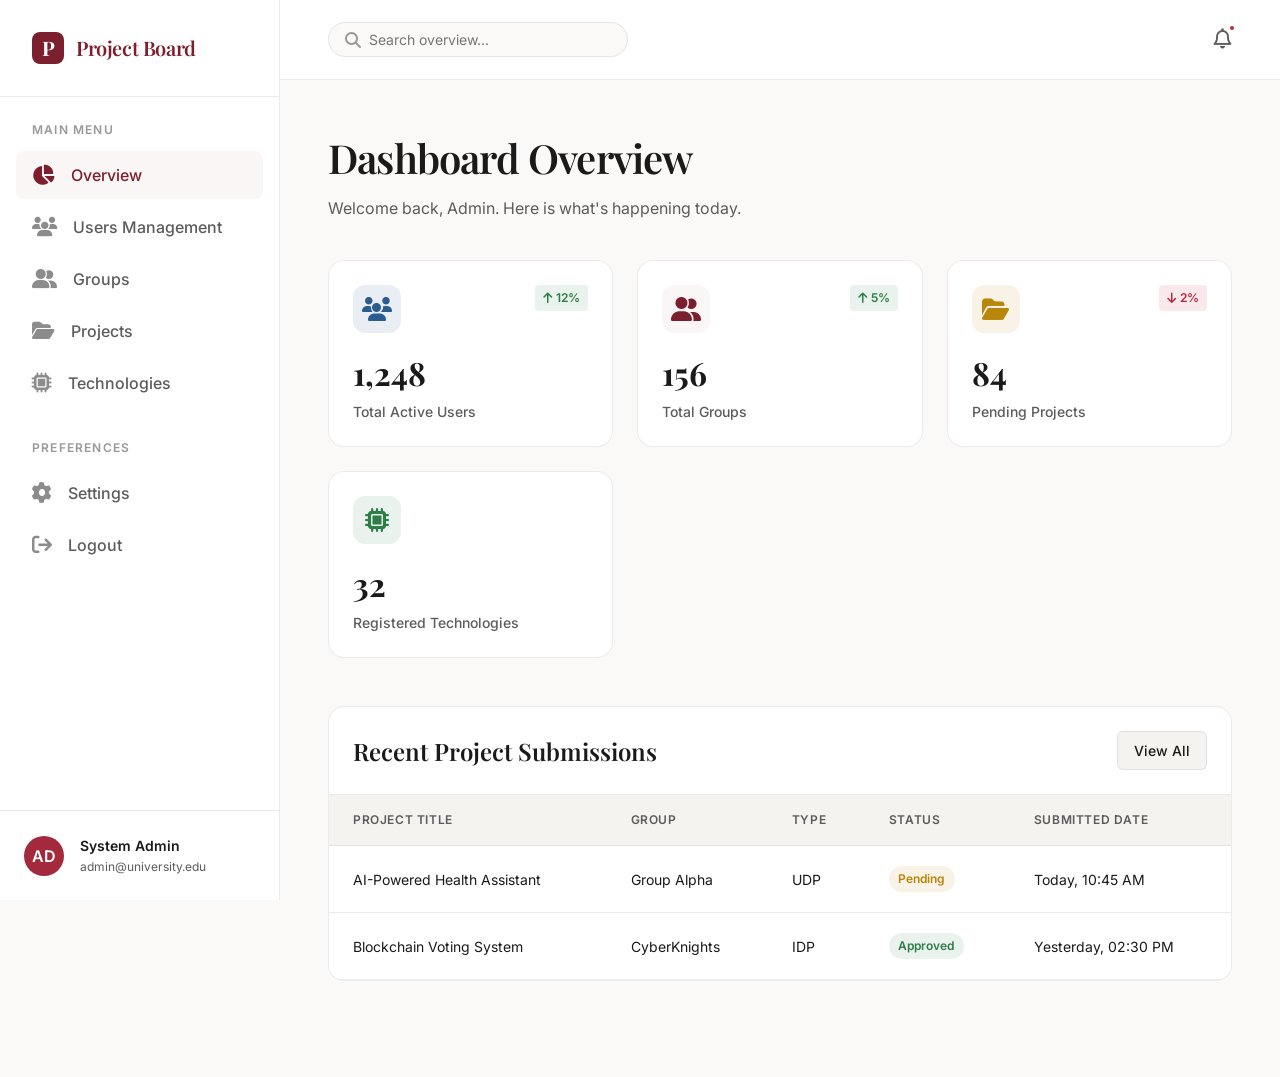
==== Admin/index.html @ 08e35e1e "Refined Login System" ====
<!DOCTYPE html>
<html lang="en">
<head>
    <meta charset="UTF-8">
    <meta name="viewport" content="width=device-width, initial-scale=1.0">
    <title>Admin Dashboard — Overview</title>
    <link rel="stylesheet" href="https://cdnjs.cloudflare.com/ajax/libs/font-awesome/6.4.0/css/all.min.css">
    <link rel="stylesheet" href="admin.css">
</head>
<body>

    <!-- SIDEBAR -->
    <aside class="sidebar">
        <div class="sidebar-header">
            <div class="logo-icon">P</div>
            <h2>Project Board</h2>
        </div>
        
        <nav class="sidebar-nav">
            <div class="nav-section">
                <div class="nav-section-title">Main Menu</div>
                <a href="index.html" class="nav-link active">
                    <i class="fa-solid fa-chart-pie"></i> Overview
                </a>
                <a href="users.html" class="nav-link">
                    <i class="fa-solid fa-users"></i> Users Management
                </a>
                <a href="groups.html" class="nav-link">
                    <i class="fa-solid fa-user-group"></i> Groups
                </a>
                <a href="projects.html" class="nav-link">
                    <i class="fa-solid fa-folder-open"></i> Projects
                </a>
                <a href="technologies.html" class="nav-link">
                    <i class="fa-solid fa-microchip"></i> Technologies
                </a>
            </div>

            <div class="nav-section">
                <div class="nav-section-title">Preferences</div>
                <a href="#settings" class="nav-link">
                    <i class="fa-solid fa-gear"></i> Settings
                </a>
                <a href="../index.html" class="nav-link">
                    <i class="fa-solid fa-arrow-right-from-bracket"></i> Logout
                </a>
            </div>
        </nav>

        <div class="sidebar-footer">
            <div class="user-profile">
                <div class="avatar">AD</div>
                <div class="user-info">
                    <h4>System Admin</h4>
                    <p>admin@university.edu</p>
                </div>
            </div>
        </div>
    </aside>

    <!-- MAIN CONTENT -->
    <main class="main-content">
        <header class="topbar">
            <div class="search-bar">
                <i class="fa-solid fa-search"></i>
                <input type="text" placeholder="Search overview...">
            </div>
            
            <div class="topbar-actions">
                <button class="action-btn">
                    <i class="fa-regular fa-bell"></i>
                    <span class="notification-badge"></span>
                </button>
            </div>
        </header>

        <div class="dashboard-container">
            <div class="view-section active">
                <div class="page-header">
                    <div class="page-title">
                        <h1>Dashboard Overview</h1>
                        <p>Welcome back, Admin. Here is what's happening today.</p>
                    </div>
                </div>

                <div class="stats-grid">
                    <div class="stat-card">
                        <div class="stat-header">
                            <div class="stat-icon users"><i class="fa-solid fa-users"></i></div>
                            <div class="stat-trend positive"><i class="fa-solid fa-arrow-up"></i> 12%</div>
                        </div>
                        <div class="stat-value">1,248</div>
                        <div class="stat-label">Total Active Users</div>
                    </div>

                    <div class="stat-card">
                        <div class="stat-header">
                            <div class="stat-icon groups"><i class="fa-solid fa-user-group"></i></div>
                            <div class="stat-trend positive"><i class="fa-solid fa-arrow-up"></i> 5%</div>
                        </div>
                        <div class="stat-value">156</div>
                        <div class="stat-label">Total Groups</div>
                    </div>

                    <div class="stat-card">
                        <div class="stat-header">
                            <div class="stat-icon projects"><i class="fa-solid fa-folder-open"></i></div>
                            <div class="stat-trend negative"><i class="fa-solid fa-arrow-down"></i> 2%</div>
                        </div>
                        <div class="stat-value">84</div>
                        <div class="stat-label">Pending Projects</div>
                    </div>

                    <div class="stat-card">
                        <div class="stat-header">
                            <div class="stat-icon tech"><i class="fa-solid fa-microchip"></i></div>
                        </div>
                        <div class="stat-value">32</div>
                        <div class="stat-label">Registered Technologies</div>
                    </div>
                </div>

                <div class="data-section">
                    <div class="section-header">
                        <h2>Recent Project Submissions</h2>
                        <div class="section-actions">
                            <a href="projects.html" class="btn-secondary" style="text-decoration:none; display:inline-block;">View All</a>
                        </div>
                    </div>
                    <table>
                        <thead>
                            <tr>
                                <th>Project Title</th>
                                <th>Group</th>
                                <th>Type</th>
                                <th>Status</th>
                                <th>Submitted Date</th>
                            </tr>
                        </thead>
                        <tbody>
                            <tr>
                                <td>AI-Powered Health Assistant</td>
                                <td>Group Alpha</td>
                                <td>UDP</td>
                                <td><span class="badge status-pending">Pending</span></td>
                                <td>Today, 10:45 AM</td>
                            </tr>
                            <tr>
                                <td>Blockchain Voting System</td>
                                <td>CyberKnights</td>
                                <td>IDP</td>
                                <td><span class="badge status-active">Approved</span></td>
                                <td>Yesterday, 02:30 PM</td>
                            </tr>
                        </tbody>
                    </table>
                </div>
            </div>
        </div>
    </main>
    <script src="admin.js"></script>
</body>
</html>
---- Admin/admin.css ----
/* ==========================================================================
   PROJECT BOARD — ADMIN DASHBOARD STYLES
   Premium, editorial-inspired admin panel
   ========================================================================== */

@import url('https://fonts.googleapis.com/css2?family=Inter:wght@300;400;500;600;700&family=Playfair+Display:ital,wght@0,400;0,600;0,700;1,400&display=swap');

:root {
    /* Colors — Light, editorial palette */
    --c-bg: #ffffff;
    --c-bg-warm: #faf9f7;
    --c-bg-elevated: #f5f3f0;
    --c-bg-card: #ffffff;
    --c-bg-card-hover: #faf9f7;
    --c-surface: #f0eeeb;

    --c-border: rgba(0, 0, 0, 0.08);
    --c-border-hover: rgba(0, 0, 0, 0.16);
    --c-border-strong: rgba(0, 0, 0, 0.12);

    --c-text: #1a1a1a;
    --c-text-muted: #5c5c5c;
    --c-text-dim: #999999;

    --c-accent: #7B1E2D; /* Dark Burgundy */
    --c-accent-light: #A3293D;
    --c-accent-deep: #5C0E1B;
    --c-accent-glow: rgba(123, 30, 45, 0.12);
    --c-accent-bg: rgba(123, 30, 45, 0.04);

    --c-red: #B8293D;
    --c-red-bg: rgba(184, 41, 61, 0.1);
    --c-green: #2D7D46;
    --c-green-bg: rgba(45, 125, 70, 0.1);
    --c-yellow: #B8860B;
    --c-yellow-bg: rgba(184, 134, 11, 0.1);
    --c-blue: #2B5C8F;
    --c-blue-bg: rgba(43, 92, 143, 0.1);

    /* Typography */
    --f-display: 'Playfair Display', Georgia, 'Times New Roman', serif;
    --f-body: 'Inter', -apple-system, BlinkMacSystemFont, sans-serif;

    /* Shadows */
    --shadow-sm: 0 1px 2px rgba(0,0,0,0.04);
    --shadow-md: 0 4px 12px rgba(0,0,0,0.05);
    --shadow-lg: 0 12px 24px rgba(0,0,0,0.06);

    /* Transitions */
    --transition: all 0.3s cubic-bezier(0.25, 1, 0.5, 1);
}

* {
    margin: 0;
    padding: 0;
    box-sizing: border-box;
}

body {
    font-family: var(--f-body);
    background-color: var(--c-bg-warm);
    color: var(--c-text);
    line-height: 1.5;
    display: flex;
    min-height: 100vh;
    overflow-x: hidden;
}

/* --------------------------------------------------------------------------
   SIDEBAR
   -------------------------------------------------------------------------- */
.sidebar {
    width: 280px;
    background-color: var(--c-bg);
    border-right: 1px solid var(--c-border);
    display: flex;
    flex-direction: column;
    position: fixed;
    height: 100vh;
    z-index: 100;
}

.sidebar-header {
    padding: 2rem;
    display: flex;
    align-items: center;
    gap: 0.75rem;
    border-bottom: 1px solid var(--c-border);
}

.sidebar-header .logo-icon {
    width: 32px;
    height: 32px;
    background: var(--c-accent);
    color: white;
    border-radius: 8px;
    display: flex;
    align-items: center;
    justify-content: center;
    font-family: var(--f-display);
    font-weight: 700;
    font-size: 1.25rem;
}

.sidebar-header h2 {
    font-family: var(--f-display);
    font-size: 1.25rem;
    font-weight: 600;
    color: var(--c-accent);
    letter-spacing: -0.02em;
}

.sidebar-nav {
    flex: 1;
    padding: 1.5rem 1rem;
    overflow-y: auto;
}

.nav-section {
    margin-bottom: 2rem;
}

.nav-section-title {
    font-size: 0.75rem;
    text-transform: uppercase;
    letter-spacing: 0.1em;
    color: var(--c-text-dim);
    font-weight: 600;
    margin-bottom: 0.75rem;
    padding-left: 1rem;
}

.nav-link {
    display: flex;
    align-items: center;
    gap: 1rem;
    padding: 0.75rem 1rem;
    color: var(--c-text-muted);
    text-decoration: none;
    border-radius: 8px;
    font-weight: 500;
    transition: var(--transition);
    margin-bottom: 0.25rem;
}

.nav-link i {
    font-size: 1.25rem;
    opacity: 0.7;
    transition: var(--transition);
}

.nav-link:hover {
    background-color: var(--c-bg-elevated);
    color: var(--c-text);
}

.nav-link.active {
    background-color: var(--c-accent-bg);
    color: var(--c-accent);
}

.nav-link.active i {
    opacity: 1;
    color: var(--c-accent);
}

.sidebar-footer {
    padding: 1.5rem;
    border-top: 1px solid var(--c-border);
}

.user-profile {
    display: flex;
    align-items: center;
    gap: 1rem;
}

.avatar {
    width: 40px;
    height: 40px;
    border-radius: 50%;
    background-color: var(--c-accent-light);
    color: white;
    display: flex;
    align-items: center;
    justify-content: center;
    font-weight: 600;
    font-size: 1rem;
}

.user-info h4 {
    font-size: 0.875rem;
    font-weight: 600;
    margin-bottom: 0.125rem;
}

.user-info p {
    font-size: 0.75rem;
    color: var(--c-text-muted);
}

/* --------------------------------------------------------------------------
   MAIN CONTENT
   -------------------------------------------------------------------------- */
.main-content {
    flex: 1;
    margin-left: 280px;
    display: flex;
    flex-direction: column;
}

.topbar {
    height: 80px;
    background-color: var(--c-bg);
    border-bottom: 1px solid var(--c-border);
    display: flex;
    align-items: center;
    justify-content: space-between;
    padding: 0 3rem;
    position: sticky;
    top: 0;
    z-index: 90;
}

.search-bar {
    display: flex;
    align-items: center;
    background-color: var(--c-bg-warm);
    border: 1px solid var(--c-border);
    border-radius: 20px;
    padding: 0.5rem 1rem;
    width: 300px;
    transition: var(--transition);
}

.search-bar:focus-within {
    border-color: var(--c-accent);
    box-shadow: 0 0 0 3px var(--c-accent-glow);
}

.search-bar i {
    color: var(--c-text-dim);
    margin-right: 0.5rem;
}

.search-bar input {
    border: none;
    background: transparent;
    outline: none;
    width: 100%;
    font-family: var(--f-body);
    font-size: 0.875rem;
    color: var(--c-text);
}

.topbar-actions {
    display: flex;
    align-items: center;
    gap: 1.5rem;
}

.action-btn {
    background: none;
    border: none;
    font-size: 1.25rem;
    color: var(--c-text-muted);
    cursor: pointer;
    position: relative;
    transition: var(--transition);
}

.action-btn:hover {
    color: var(--c-accent);
}

.notification-badge {
    position: absolute;
    top: -4px;
    right: -4px;
    width: 8px;
    height: 8px;
    background-color: var(--c-red);
    border-radius: 50%;
    border: 2px solid var(--c-bg);
}

/* --------------------------------------------------------------------------
   DASHBOARD CONTENT
   -------------------------------------------------------------------------- */
.dashboard-container {
    padding: 3rem;
    max-width: 1400px;
    margin: 0 auto;
    width: 100%;
}

.page-header {
    margin-bottom: 2.5rem;
    display: flex;
    justify-content: space-between;
    align-items: flex-end;
}

.page-title h1 {
    font-family: var(--f-display);
    font-size: 2.5rem;
    font-weight: 600;
    color: var(--c-text);
    margin-bottom: 0.5rem;
    letter-spacing: -0.02em;
}

.page-title p {
    color: var(--c-text-muted);
    font-size: 1rem;
}

.btn-primary {
    background-color: var(--c-accent);
    color: white;
    border: none;
    padding: 0.75rem 1.5rem;
    border-radius: 8px;
    font-family: var(--f-body);
    font-weight: 500;
    font-size: 0.875rem;
    cursor: pointer;
    display: inline-flex;
    align-items: center;
    gap: 0.5rem;
    transition: var(--transition);
    text-decoration: none;
}

.btn-primary:hover {
    background-color: var(--c-accent-deep);
    transform: translateY(-1px);
    box-shadow: var(--shadow-md);
}

/* Stats Grid */
.stats-grid {
    display: grid;
    grid-template-columns: repeat(auto-fit, minmax(240px, 1fr));
    gap: 1.5rem;
    margin-bottom: 3rem;
}

.stat-card {
    background: var(--c-bg-card);
    border: 1px solid var(--c-border);
    border-radius: 16px;
    padding: 1.5rem;
    transition: var(--transition);
    display: flex;
    flex-direction: column;
}

.stat-card:hover {
    box-shadow: var(--shadow-md);
    border-color: var(--c-border-hover);
    transform: translateY(-2px);
}

.stat-header {
    display: flex;
    justify-content: space-between;
    align-items: flex-start;
    margin-bottom: 1rem;
}

.stat-icon {
    width: 48px;
    height: 48px;
    border-radius: 12px;
    display: flex;
    align-items: center;
    justify-content: center;
    font-size: 1.5rem;
}

.stat-icon.users { background: var(--c-blue-bg); color: var(--c-blue); }
.stat-icon.groups { background: var(--c-accent-bg); color: var(--c-accent); }
.stat-icon.projects { background: var(--c-yellow-bg); color: var(--c-yellow); }
.stat-icon.tech { background: var(--c-green-bg); color: var(--c-green); }

.stat-trend {
    font-size: 0.75rem;
    font-weight: 600;
    display: flex;
    align-items: center;
    gap: 0.25rem;
    padding: 0.25rem 0.5rem;
    border-radius: 4px;
}

.stat-trend.positive { background: var(--c-green-bg); color: var(--c-green); }
.stat-trend.negative { background: var(--c-red-bg); color: var(--c-red); }

.stat-value {
    font-size: 2rem;
    font-weight: 700;
    font-family: var(--f-display);
    margin-bottom: 0.25rem;
}

.stat-label {
    color: var(--c-text-muted);
    font-size: 0.875rem;
    font-weight: 500;
}

/* Data Sections */
.data-section {
    background: var(--c-bg-card);
    border: 1px solid var(--c-border);
    border-radius: 16px;
    overflow: hidden;
    margin-bottom: 3rem;
}

.section-header {
    padding: 1.5rem;
    border-bottom: 1px solid var(--c-border);
    display: flex;
    justify-content: space-between;
    align-items: center;
}

.section-header h2 {
    font-family: var(--f-display);
    font-size: 1.5rem;
    font-weight: 600;
}

.section-actions {
    display: flex;
    gap: 1rem;
}

.btn-secondary {
    background-color: var(--c-bg-elevated);
    color: var(--c-text);
    border: 1px solid var(--c-border);
    padding: 0.5rem 1rem;
    border-radius: 6px;
    font-family: var(--f-body);
    font-weight: 500;
    font-size: 0.875rem;
    cursor: pointer;
    transition: var(--transition);
}

.btn-secondary:hover {
    background-color: var(--c-surface);
    border-color: var(--c-border-hover);
}

/* Tables */
table {
    width: 100%;
    border-collapse: collapse;
}

th {
    background-color: var(--c-bg-elevated);
    color: var(--c-text-muted);
    font-weight: 600;
    font-size: 0.75rem;
    text-transform: uppercase;
    letter-spacing: 0.05em;
    padding: 1rem 1.5rem;
    text-align: left;
    border-bottom: 1px solid var(--c-border);
}

td {
    padding: 1.25rem 1.5rem;
    border-bottom: 1px solid var(--c-border);
    color: var(--c-text);
    font-size: 0.875rem;
    vertical-align: middle;
}

tbody tr {
    transition: var(--transition);
}

tbody tr:hover {
    background-color: var(--c-bg-card-hover);
}

.user-cell {
    display: flex;
    align-items: center;
    gap: 1rem;
}

.user-cell-avatar {
    width: 32px;
    height: 32px;
    border-radius: 50%;
    background: var(--c-surface);
    display: flex;
    align-items: center;
    justify-content: center;
    font-weight: 600;
    font-size: 0.75rem;
    color: var(--c-accent);
}

.user-cell-info h4 {
    font-weight: 600;
    font-size: 0.875rem;
}

.user-cell-info p {
    font-size: 0.75rem;
    color: var(--c-text-muted);
}

/* Badges */
.badge {
    display: inline-flex;
    align-items: center;
    padding: 0.25rem 0.6rem;
    border-radius: 20px;
    font-size: 0.75rem;
    font-weight: 600;
}

.badge.admin { background: var(--c-accent-bg); color: var(--c-accent); }
.badge.faculty { background: var(--c-blue-bg); color: var(--c-blue); }
.badge.student { background: var(--c-surface); color: var(--c-text-muted); }

.badge.status-active { background: var(--c-green-bg); color: var(--c-green); }
.badge.status-pending { background: var(--c-yellow-bg); color: var(--c-yellow); }
.badge.status-forming { background: var(--c-blue-bg); color: var(--c-blue); }

/* Tech Tags */
.tech-tag {
    display: inline-block;
    background: var(--c-bg-elevated);
    border: 1px solid var(--c-border);
    padding: 0.2rem 0.5rem;
    border-radius: 4px;
    font-size: 0.75rem;
    color: var(--c-text-muted);
    margin-right: 0.25rem;
    margin-bottom: 0.25rem;
}

/* Action Buttons in Table */
.table-actions {
    display: flex;
    gap: 0.5rem;
}

.icon-btn {
    width: 32px;
    height: 32px;
    border-radius: 6px;
    border: none;
    background: transparent;
    color: var(--c-text-muted);
    display: flex;
    align-items: center;
    justify-content: center;
    cursor: pointer;
    transition: var(--transition);
}

.icon-btn:hover {
    background: var(--c-bg-elevated);
    color: var(--c-accent);
}

.icon-btn.delete:hover {
    background: var(--c-red-bg);
    color: var(--c-red);
}

/* View Sections Logic */
.view-section {
    display: block;
    animation: fadeIn 0.4s ease-out;
}

.view-section.active {
    display: block;
}

@keyframes fadeIn {
    from { opacity: 0; transform: translateY(10px); }
    to { opacity: 1; transform: translateY(0); }
}

/* Modal/Drawer Overlay (Prepared for JS) */
.modal-overlay {
    position: fixed;
    top: 0; left: 0; right: 0; bottom: 0;
    background: rgba(0,0,0,0.4);
    backdrop-filter: blur(4px);
    z-index: 1000;
    display: none;
    align-items: center;
    justify-content: center;
}

.modal-content {
    background: var(--c-bg);
    border-radius: 16px;
    width: 100%;
    max-width: 500px;
    padding: 2rem;
    box-shadow: var(--shadow-lg);
    transform: translateY(20px);
    opacity: 0;
    transition: var(--transition);
}

.modal-overlay.active {
    display: flex;
}

.modal-overlay.active .modal-content {
    transform: translateY(0);
    opacity: 1;
}

/* Forms in Modal */
.form-group {
    margin-bottom: 1.5rem;
}

.form-group label {
    display: block;
    font-weight: 500;
    margin-bottom: 0.5rem;
    font-size: 0.875rem;
}

.form-control {
    width: 100%;
    padding: 0.75rem 1rem;
    border: 1px solid var(--c-border);
    border-radius: 8px;
    font-family: var(--f-body);
    font-size: 1rem;
    transition: var(--transition);
}

.form-control:focus {
    outline: none;
    border-color: var(--c-accent);
    box-shadow: 0 0 0 3px var(--c-accent-glow);
}

.form-actions {
    display: flex;
    justify-content: flex-end;
    gap: 1rem;
    margin-top: 2rem;
}
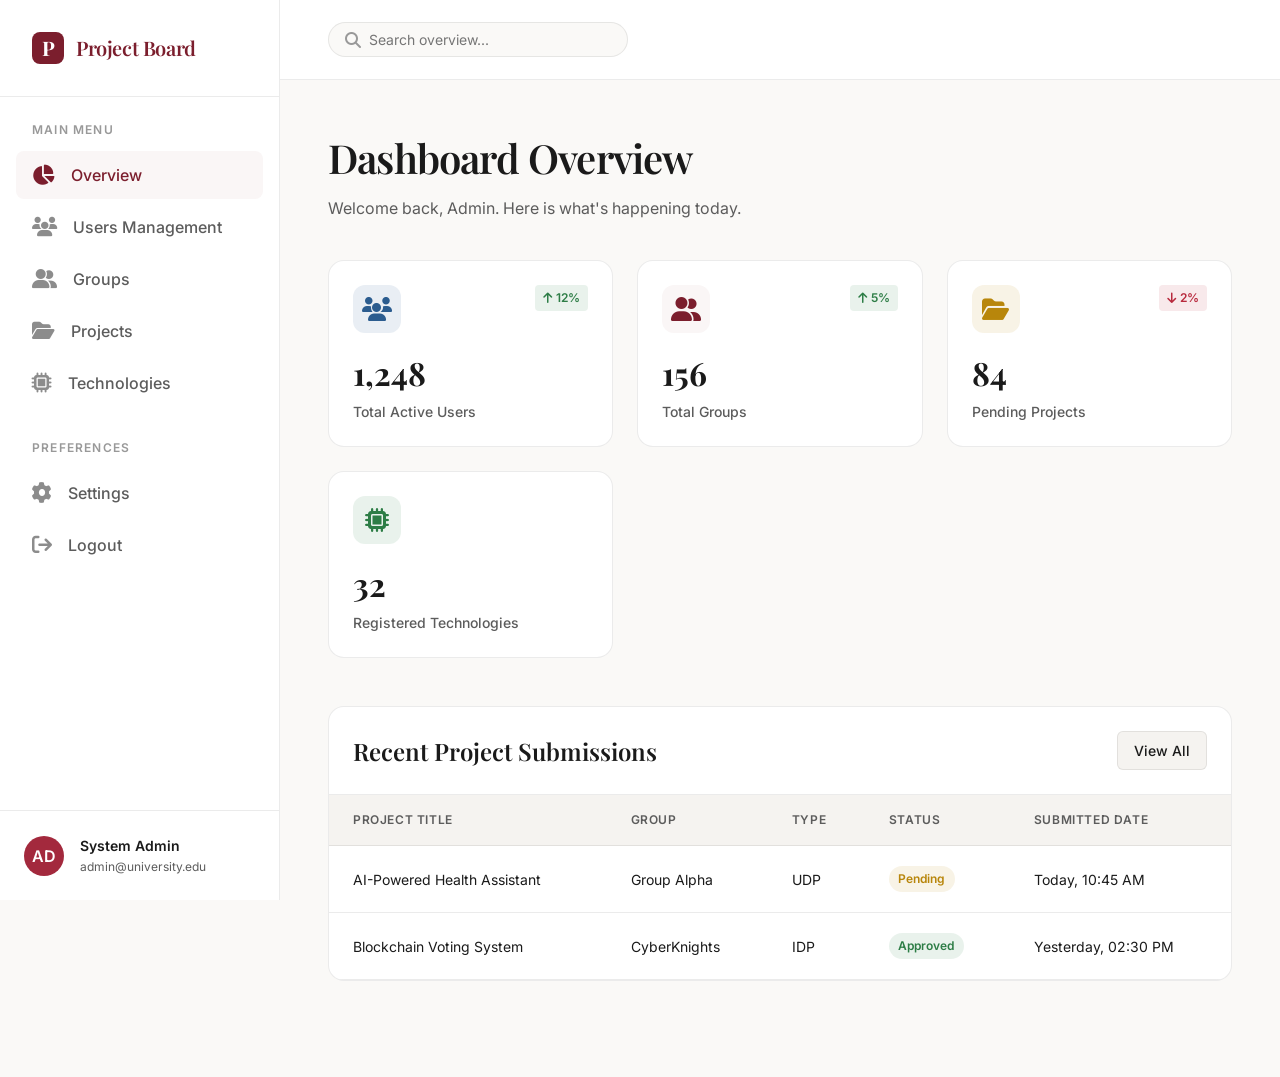
==== commit 8b21e34f: "Email send Done-2" ====
--- a/Admin/index.html
+++ b/Admin/index.html
@@ -67,10 +67,7 @@
             </div>
             
             <div class="topbar-actions">
-                <button class="action-btn">
-                    <i class="fa-regular fa-bell"></i>
-                    <span class="notification-badge"></span>
-                </button>
+
             </div>
         </header>
 
--- a/Admin/admin.css
+++ b/Admin/admin.css
@@ -22,7 +22,8 @@
     --c-text-muted: #5c5c5c;
     --c-text-dim: #999999;
 
-    --c-accent: #7B1E2D; /* Dark Burgundy */
+    --c-accent: #7B1E2D;
+    /* Dark Burgundy */
     --c-accent-light: #A3293D;
     --c-accent-deep: #5C0E1B;
     --c-accent-glow: rgba(123, 30, 45, 0.12);
@@ -42,9 +43,9 @@
     --f-body: 'Inter', -apple-system, BlinkMacSystemFont, sans-serif;
 
     /* Shadows */
-    --shadow-sm: 0 1px 2px rgba(0,0,0,0.04);
-    --shadow-md: 0 4px 12px rgba(0,0,0,0.05);
-    --shadow-lg: 0 12px 24px rgba(0,0,0,0.06);
+    --shadow-sm: 0 1px 2px rgba(0, 0, 0, 0.04);
+    --shadow-md: 0 4px 12px rgba(0, 0, 0, 0.05);
+    --shadow-lg: 0 12px 24px rgba(0, 0, 0, 0.06);
 
     /* Transitions */
     --transition: all 0.3s cubic-bezier(0.25, 1, 0.5, 1);
@@ -61,9 +62,14 @@
     background-color: var(--c-bg-warm);
     color: var(--c-text);
     line-height: 1.5;
-    display: flex;
     min-height: 100vh;
     overflow-x: hidden;
+}
+
+form {
+    display: block;
+    width: 100%;
+    min-height: 100vh;
 }
 
 /* --------------------------------------------------------------------------
@@ -78,6 +84,7 @@
     position: fixed;
     height: 100vh;
     z-index: 100;
+    padding-bottom: env(safe-area-inset-bottom);
 }
 
 .sidebar-header {
@@ -141,6 +148,7 @@
     font-weight: 500;
     transition: var(--transition);
     margin-bottom: 0.25rem;
+    min-height: 44px;
 }
 
 .nav-link i {
@@ -205,8 +213,10 @@
 .main-content {
     flex: 1;
     margin-left: 280px;
+    width: calc(100% - 280px);
     display: flex;
     flex-direction: column;
+    min-height: 100vh;
 }
 
 .topbar {
@@ -220,6 +230,7 @@
     position: sticky;
     top: 0;
     z-index: 90;
+    overflow: visible !important;
 }
 
 .search-bar {
@@ -267,30 +278,23 @@
     cursor: pointer;
     position: relative;
     transition: var(--transition);
+    min-width: 44px;
+    min-height: 44px;
+    display: inline-flex;
+    align-items: center;
+    justify-content: center;
 }
 
 .action-btn:hover {
     color: var(--c-accent);
 }
 
-.notification-badge {
-    position: absolute;
-    top: -4px;
-    right: -4px;
-    width: 8px;
-    height: 8px;
-    background-color: var(--c-red);
-    border-radius: 50%;
-    border: 2px solid var(--c-bg);
-}
 
 /* --------------------------------------------------------------------------
    DASHBOARD CONTENT
    -------------------------------------------------------------------------- */
 .dashboard-container {
     padding: 3rem;
-    max-width: 1400px;
-    margin: 0 auto;
     width: 100%;
 }
 
@@ -379,10 +383,25 @@
     font-size: 1.5rem;
 }
 
-.stat-icon.users { background: var(--c-blue-bg); color: var(--c-blue); }
-.stat-icon.groups { background: var(--c-accent-bg); color: var(--c-accent); }
-.stat-icon.projects { background: var(--c-yellow-bg); color: var(--c-yellow); }
-.stat-icon.tech { background: var(--c-green-bg); color: var(--c-green); }
+.stat-icon.users {
+    background: var(--c-blue-bg);
+    color: var(--c-blue);
+}
+
+.stat-icon.groups {
+    background: var(--c-accent-bg);
+    color: var(--c-accent);
+}
+
+.stat-icon.projects {
+    background: var(--c-yellow-bg);
+    color: var(--c-yellow);
+}
+
+.stat-icon.tech {
+    background: var(--c-green-bg);
+    color: var(--c-green);
+}
 
 .stat-trend {
     font-size: 0.75rem;
@@ -394,8 +413,15 @@
     border-radius: 4px;
 }
 
-.stat-trend.positive { background: var(--c-green-bg); color: var(--c-green); }
-.stat-trend.negative { background: var(--c-red-bg); color: var(--c-red); }
+.stat-trend.positive {
+    background: var(--c-green-bg);
+    color: var(--c-green);
+}
+
+.stat-trend.negative {
+    background: var(--c-red-bg);
+    color: var(--c-red);
+}
 
 .stat-value {
     font-size: 2rem;
@@ -436,6 +462,29 @@
 .section-actions {
     display: flex;
     gap: 1rem;
+}
+
+.btn-primary {
+    background-color: var(--c-accent);
+    color: #ffffff;
+    border: 1px solid var(--c-accent);
+    padding: 0.75rem 1.25rem;
+    border-radius: 8px;
+    font-family: var(--f-body);
+    font-weight: 600;
+    font-size: 0.875rem;
+    cursor: pointer;
+    transition: var(--transition);
+    display: inline-flex;
+    align-items: center;
+    justify-content: center;
+    line-height: 1.25;
+    box-sizing: border-box;
+}
+
+.btn-primary:hover {
+    background-color: var(--c-accent-light);
+    border-color: var(--c-accent-light);
 }
 
 .btn-secondary {
@@ -529,13 +578,35 @@
     font-weight: 600;
 }
 
-.badge.admin { background: var(--c-accent-bg); color: var(--c-accent); }
-.badge.faculty { background: var(--c-blue-bg); color: var(--c-blue); }
-.badge.student { background: var(--c-surface); color: var(--c-text-muted); }
-
-.badge.status-active { background: var(--c-green-bg); color: var(--c-green); }
-.badge.status-pending { background: var(--c-yellow-bg); color: var(--c-yellow); }
-.badge.status-forming { background: var(--c-blue-bg); color: var(--c-blue); }
+.badge.admin {
+    background: var(--c-accent-bg);
+    color: var(--c-accent);
+}
+
+.badge.faculty {
+    background: var(--c-blue-bg);
+    color: var(--c-blue);
+}
+
+.badge.student {
+    background: var(--c-surface);
+    color: var(--c-text-muted);
+}
+
+.badge.status-active {
+    background: var(--c-green-bg);
+    color: var(--c-green);
+}
+
+.badge.status-pending {
+    background: var(--c-yellow-bg);
+    color: var(--c-yellow);
+}
+
+.badge.status-forming {
+    background: var(--c-blue-bg);
+    color: var(--c-blue);
+}
 
 /* Tech Tags */
 .tech-tag {
@@ -557,8 +628,8 @@
 }
 
 .icon-btn {
-    width: 32px;
-    height: 32px;
+    width: 44px;
+    height: 44px;
     border-radius: 6px;
     border: none;
     background: transparent;
@@ -591,15 +662,25 @@
 }
 
 @keyframes fadeIn {
-    from { opacity: 0; transform: translateY(10px); }
-    to { opacity: 1; transform: translateY(0); }
+    from {
+        opacity: 0;
+        transform: translateY(10px);
+    }
+
+    to {
+        opacity: 1;
+        transform: translateY(0);
+    }
 }
 
 /* Modal/Drawer Overlay (Prepared for JS) */
 .modal-overlay {
     position: fixed;
-    top: 0; left: 0; right: 0; bottom: 0;
-    background: rgba(0,0,0,0.4);
+    top: 0;
+    left: 0;
+    right: 0;
+    bottom: 0;
+    background: rgba(0, 0, 0, 0.4);
     backdrop-filter: blur(4px);
     z-index: 1000;
     display: none;
@@ -662,3 +743,153 @@
     gap: 1rem;
     margin-top: 2rem;
 }
+
+/* ==========================================================================
+   MOBILE RESPONSIVENESS
+   ========================================================================== */
+
+.mobile-toggle {
+    display: none;
+    position: fixed;
+    bottom: 2rem;
+    right: 2rem;
+    width: 56px;
+    height: 56px;
+    border-radius: 50%;
+    background: var(--c-accent);
+    color: white;
+    border: none;
+    box-shadow: var(--shadow-lg);
+    font-size: 1.5rem;
+    z-index: 1001;
+    cursor: pointer;
+    align-items: center;
+    justify-content: center;
+    transition: var(--transition);
+}
+
+.mobile-toggle:hover {
+    background: var(--c-accent-deep);
+    transform: scale(1.05);
+}
+
+.mobile-sidebar-overlay {
+    position: fixed;
+    top: 0;
+    left: 0;
+    right: 0;
+    bottom: 0;
+    background: rgba(0, 0, 0, 0.5);
+    backdrop-filter: blur(2px);
+    z-index: 99;
+    opacity: 0;
+    visibility: hidden;
+    transition: var(--transition);
+}
+
+.mobile-sidebar-overlay.active {
+    opacity: 1;
+    visibility: visible;
+}
+
+.table-responsive {
+    width: 100%;
+    overflow-x: auto;
+    -webkit-overflow-scrolling: touch;
+}
+
+@media (max-width: 1024px) {
+    .sidebar {
+        transform: translateX(-100%);
+        transition: transform 0.3s ease;
+        box-shadow: var(--shadow-lg);
+    }
+
+    .sidebar.active {
+        transform: translateX(0);
+    }
+
+    .main-content {
+        margin-left: 0;
+        width: 100%;
+    }
+
+    .topbar {
+        padding: 0 1.5rem;
+    }
+
+    .search-bar {
+        width: 200px;
+    }
+
+    .dashboard-container {
+        padding: 2rem 1.5rem;
+    }
+
+    .mobile-toggle {
+        display: flex;
+    }
+}
+
+@media (max-width: 768px) {
+    .topbar {
+        flex-direction: column;
+        height: auto;
+        padding: 1rem 1.5rem;
+        gap: 1rem;
+        align-items: flex-start;
+    }
+
+    .search-bar {
+        width: 100%;
+    }
+
+    .topbar-actions {
+        width: 100%;
+        justify-content: flex-end;
+    }
+
+    .page-header {
+        flex-direction: column;
+        align-items: flex-start;
+        gap: 1rem;
+    }
+
+    .page-title h1 {
+        font-size: 2rem;
+    }
+
+    .stats-grid {
+        grid-template-columns: 1fr;
+    }
+
+    .section-header {
+        flex-direction: column;
+        align-items: flex-start;
+        gap: 1rem;
+    }
+
+    .section-header .search-bar {
+        width: 100% !important;
+    }
+
+    .form-row {
+        grid-template-columns: 1fr !important;
+    }
+
+    .modal-content {
+        padding: 1.5rem;
+        margin: 1rem;
+        width: calc(100% - 2rem);
+    }
+
+    .table-actions {
+        flex-direction: column;
+    }
+}
+
+#form1 {
+    display: flex;
+    width: 100%;
+    min-height: 100vh;
+}
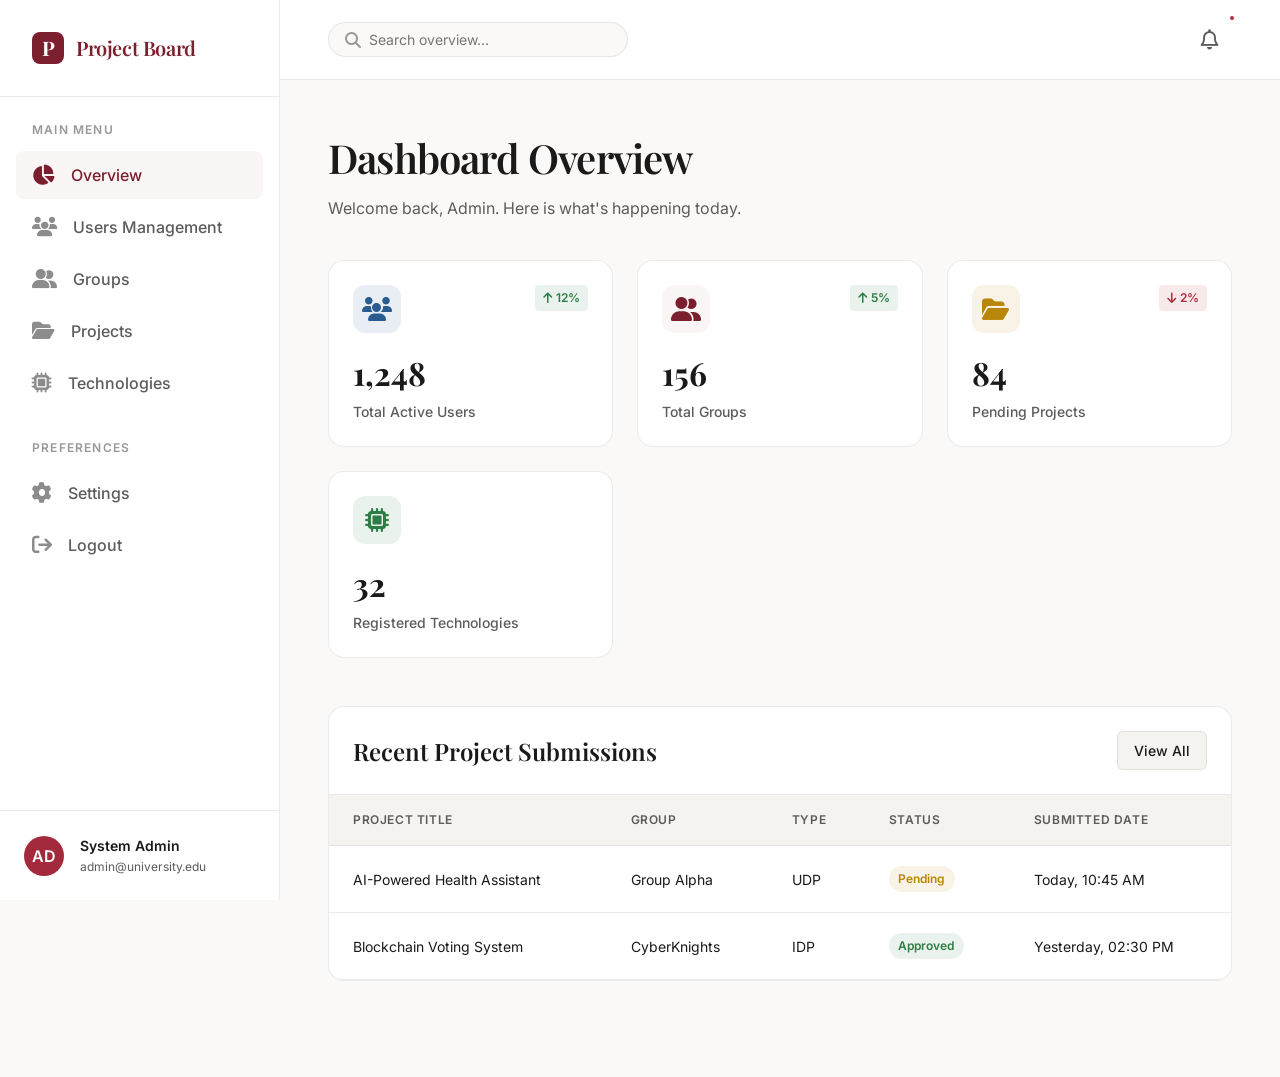
==== commit a18b2f11: "Revert "Email send Done-2" This reverts commit 8b21e34faf6176ba26e9e8bc43600680f421e2f4." ====
--- a/Admin/index.html
+++ b/Admin/index.html
@@ -67,7 +67,10 @@
             </div>
             
             <div class="topbar-actions">
-
+                <button class="action-btn">
+                    <i class="fa-regular fa-bell"></i>
+                    <span class="notification-badge"></span>
+                </button>
             </div>
         </header>
 
--- a/Admin/admin.css
+++ b/Admin/admin.css
@@ -230,7 +230,6 @@
     position: sticky;
     top: 0;
     z-index: 90;
-    overflow: visible !important;
 }
 
 .search-bar {
@@ -289,6 +288,16 @@
     color: var(--c-accent);
 }
 
+.notification-badge {
+    position: absolute;
+    top: -4px;
+    right: -4px;
+    width: 8px;
+    height: 8px;
+    background-color: var(--c-red);
+    border-radius: 50%;
+    border: 2px solid var(--c-bg);
+}
 
 /* --------------------------------------------------------------------------
    DASHBOARD CONTENT
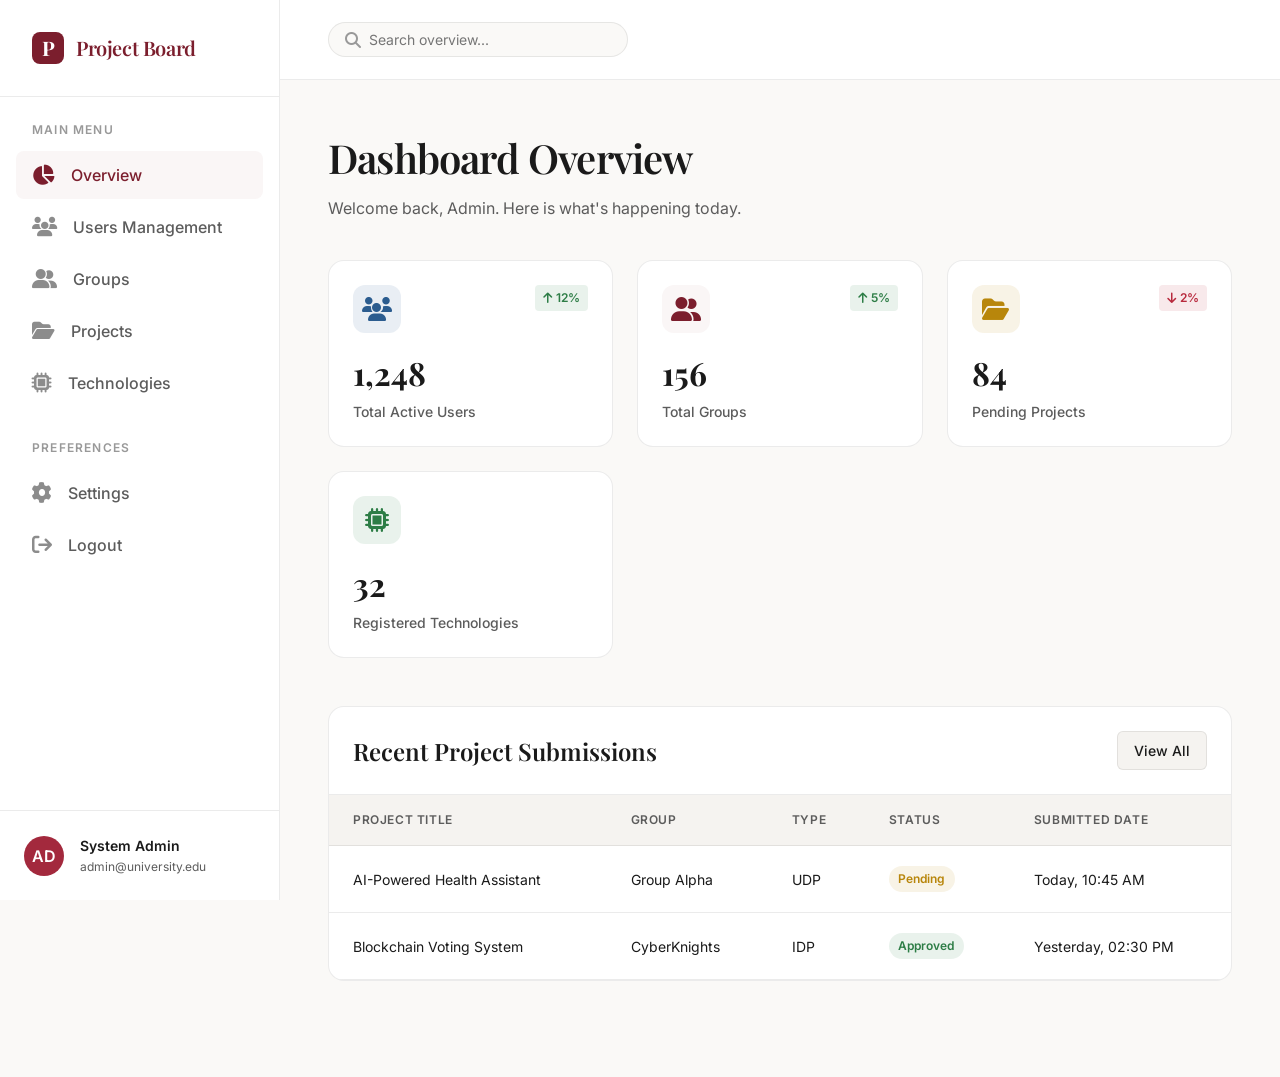
==== commit 827fa734: "Project Management Added" ====
--- a/Admin/index.html
+++ b/Admin/index.html
@@ -67,10 +67,7 @@
             </div>
             
             <div class="topbar-actions">
-                <button class="action-btn">
-                    <i class="fa-regular fa-bell"></i>
-                    <span class="notification-badge"></span>
-                </button>
+
             </div>
         </header>
 
--- a/Admin/admin.css
+++ b/Admin/admin.css
@@ -288,16 +288,7 @@
     color: var(--c-accent);
 }
 
-.notification-badge {
-    position: absolute;
-    top: -4px;
-    right: -4px;
-    width: 8px;
-    height: 8px;
-    background-color: var(--c-red);
-    border-radius: 50%;
-    border: 2px solid var(--c-bg);
-}
+
 
 /* --------------------------------------------------------------------------
    DASHBOARD CONTENT
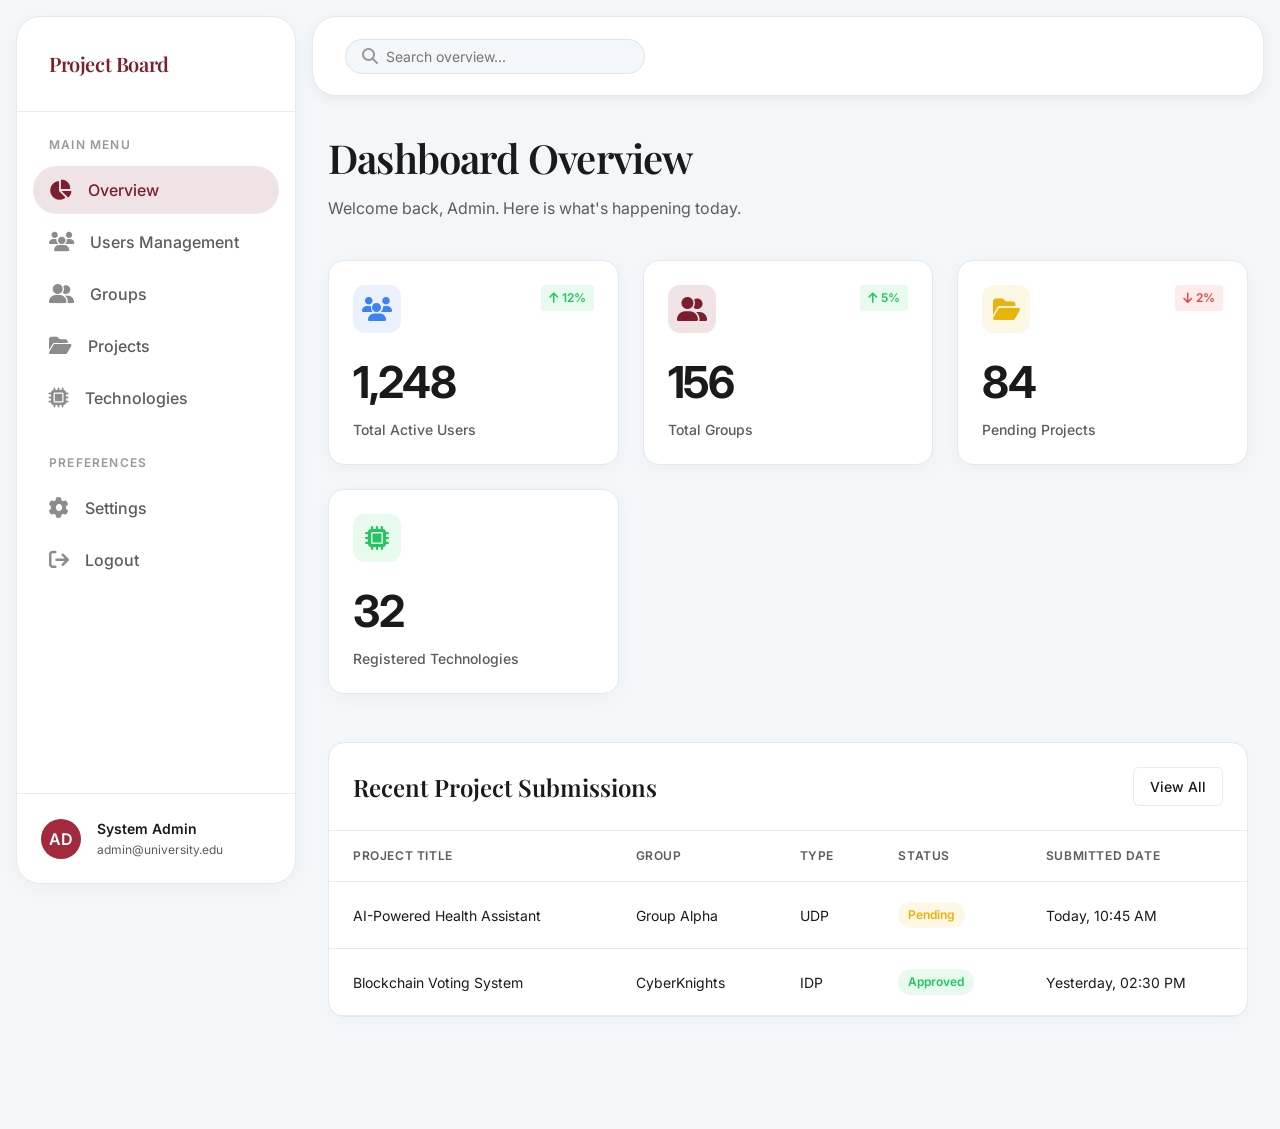
==== commit 636e7f57: "Fixing" ====
--- a/Admin/index.html
+++ b/Admin/index.html
@@ -12,7 +12,6 @@
     <!-- SIDEBAR -->
     <aside class="sidebar">
         <div class="sidebar-header">
-            <div class="logo-icon">P</div>
             <h2>Project Board</h2>
         </div>
         
--- a/Admin/admin.css
+++ b/Admin/admin.css
@@ -8,11 +8,11 @@
 :root {
     /* Colors — Light, editorial palette */
     --c-bg: #ffffff;
-    --c-bg-warm: #faf9f7;
-    --c-bg-elevated: #f5f3f0;
+    --c-bg-warm: #f4f7f9;
+    --c-bg-elevated: #ffffff;
     --c-bg-card: #ffffff;
     --c-bg-card-hover: #faf9f7;
-    --c-surface: #f0eeeb;
+    --c-surface: #edf2f7;
 
     --c-border: rgba(0, 0, 0, 0.08);
     --c-border-hover: rgba(0, 0, 0, 0.16);
@@ -23,20 +23,22 @@
     --c-text-dim: #999999;
 
     --c-accent: #7B1E2D;
-    /* Dark Burgundy */
+    --c-primary: #7B1E2D;
+    --c-primary-hover: #5C0E1B;
+    /* Red / Burgundy */
     --c-accent-light: #A3293D;
     --c-accent-deep: #5C0E1B;
     --c-accent-glow: rgba(123, 30, 45, 0.12);
-    --c-accent-bg: rgba(123, 30, 45, 0.04);
-
-    --c-red: #B8293D;
-    --c-red-bg: rgba(184, 41, 61, 0.1);
-    --c-green: #2D7D46;
-    --c-green-bg: rgba(45, 125, 70, 0.1);
-    --c-yellow: #B8860B;
-    --c-yellow-bg: rgba(184, 134, 11, 0.1);
-    --c-blue: #2B5C8F;
-    --c-blue-bg: rgba(43, 92, 143, 0.1);
+    --c-accent-bg: rgba(123, 30, 45, 0.12);
+
+    --c-red: #EF4444;
+    --c-red-bg: rgba(239, 68, 68, 0.1);
+    --c-green: #22C55E;
+    --c-green-bg: rgba(34, 197, 94, 0.1);
+    --c-yellow: #EAB308;
+    --c-yellow-bg: rgba(234, 179, 8, 0.1);
+    --c-blue: #3B82F6;
+    --c-blue-bg: rgba(59, 130, 246, 0.1);
 
     /* Typography */
     --f-display: 'Playfair Display', Georgia, 'Times New Roman', serif;
@@ -66,6 +68,28 @@
     overflow-x: hidden;
 }
 
+body.role-leader {
+    /* Blue / Indigo */
+    --c-accent: #2563EB;
+    --c-primary: #1D4ED8;
+    --c-primary-hover: #1E3A8A;
+    --c-accent-light: #3B82F6;
+    --c-accent-deep: #1E3A8A;
+    --c-accent-glow: rgba(37, 99, 235, 0.12);
+    --c-accent-bg: rgba(37, 99, 235, 0.08);
+}
+
+body.role-member {
+    /* Emerald / Teal */
+    --c-accent: #059669;
+    --c-primary: #047857;
+    --c-primary-hover: #064E3B;
+    --c-accent-light: #10B981;
+    --c-accent-deep: #064E3B;
+    --c-accent-glow: rgba(5, 150, 105, 0.12);
+    --c-accent-bg: rgba(5, 150, 105, 0.08);
+}
+
 form {
     display: block;
     width: 100%;
@@ -77,14 +101,20 @@
    -------------------------------------------------------------------------- */
 .sidebar {
     width: 280px;
-    background-color: var(--c-bg);
-    border-right: 1px solid var(--c-border);
+    background-color: #ffffff;
+    border: 1px solid #e2e8f0;
+    box-shadow: 0 4px 20px rgba(0, 0, 0, 0.03);
     display: flex;
     flex-direction: column;
     position: fixed;
-    height: 100vh;
+    top: 1rem;
+    bottom: 1rem;
+    left: 1rem;
+    border-radius: 24px;
     z-index: 100;
     padding-bottom: env(safe-area-inset-bottom);
+    transition: width 0.3s cubic-bezier(0.25, 1, 0.5, 1), transform 0.3s cubic-bezier(0.25, 1, 0.5, 1), background-color 0.3s ease;
+    overflow: hidden;
 }
 
 .sidebar-header {
@@ -121,6 +151,12 @@
     flex: 1;
     padding: 1.5rem 1rem;
     overflow-y: auto;
+    -ms-overflow-style: none;
+    scrollbar-width: none;
+}
+
+.sidebar-nav::-webkit-scrollbar {
+    display: none;
 }
 
 .nav-section {
@@ -144,7 +180,7 @@
     padding: 0.75rem 1rem;
     color: var(--c-text-muted);
     text-decoration: none;
-    border-radius: 8px;
+    border-radius: 24px;
     font-weight: 500;
     transition: var(--transition);
     margin-bottom: 0.25rem;
@@ -158,8 +194,8 @@
 }
 
 .nav-link:hover {
-    background-color: var(--c-bg-elevated);
-    color: var(--c-text);
+    background-color: rgba(255, 255, 255, 0.9);
+    color: var(--c-accent);
 }
 
 .nav-link.active {
@@ -212,23 +248,31 @@
    -------------------------------------------------------------------------- */
 .main-content {
     flex: 1;
-    margin-left: 280px;
-    width: calc(100% - 280px);
+    margin-left: calc(280px + 2rem);
+    width: calc(100% - 280px - 3rem);
+    min-width: 0;
     display: flex;
     flex-direction: column;
-    min-height: 100vh;
+    min-height: calc(100vh - 2rem);
+    margin-top: 1rem;
+    margin-bottom: 1rem;
+    margin-right: 1rem;
+    transition: margin-left 0.3s cubic-bezier(0.25, 1, 0.5, 1), width 0.3s cubic-bezier(0.25, 1, 0.5, 1);
 }
 
 .topbar {
     height: 80px;
-    background-color: var(--c-bg);
-    border-bottom: 1px solid var(--c-border);
+    background-color: #ffffff;
+    border: 1px solid #e2e8f0;
+    border-radius: 24px;
+    box-shadow: var(--shadow-md);
+    margin-bottom: 2rem;
     display: flex;
     align-items: center;
     justify-content: space-between;
-    padding: 0 3rem;
+    padding: 0 2rem;
     position: sticky;
-    top: 0;
+    top: 1rem;
     z-index: 90;
 }
 
@@ -294,7 +338,7 @@
    DASHBOARD CONTENT
    -------------------------------------------------------------------------- */
 .dashboard-container {
-    padding: 3rem;
+    padding: 0 1rem 3rem 1rem;
     width: 100%;
 }
 
@@ -351,19 +395,19 @@
 }
 
 .stat-card {
-    background: var(--c-bg-card);
-    border: 1px solid var(--c-border);
+    background: #ffffff;
+    border: 1px solid #e2e8f0;
+    box-shadow: 0 4px 20px rgba(0, 0, 0, 0.03);
     border-radius: 16px;
     padding: 1.5rem;
-    transition: var(--transition);
+    transition: all 0.4s cubic-bezier(0.175, 0.885, 0.32, 1.275);
     display: flex;
     flex-direction: column;
 }
 
 .stat-card:hover {
-    box-shadow: var(--shadow-md);
+    box-shadow: 0 12px 32px rgba(0, 0, 0, 0.06);
     border-color: var(--c-border-hover);
-    transform: translateY(-2px);
 }
 
 .stat-header {
@@ -424,9 +468,11 @@
 }
 
 .stat-value {
-    font-size: 2rem;
+    font-size: 2.75rem;
     font-weight: 700;
-    font-family: var(--f-display);
+    font-family: var(--f-body);
+    letter-spacing: -0.03em;
+    color: var(--c-text);
     margin-bottom: 0.25rem;
 }
 
@@ -438,11 +484,14 @@
 
 /* Data Sections */
 .data-section {
-    background: var(--c-bg-card);
-    border: 1px solid var(--c-border);
+    background: #ffffff;
+    border: 1px solid #e2e8f0;
+    box-shadow: 0 4px 20px rgba(0, 0, 0, 0.02);
     border-radius: 16px;
     overflow: hidden;
     margin-bottom: 3rem;
+    max-width: 100%;
+    min-width: 0;
 }
 
 .section-header {
@@ -719,6 +768,29 @@
     font-weight: 500;
     margin-bottom: 0.5rem;
     font-size: 0.875rem;
+}
+
+textarea.form-control {
+    resize: vertical;
+    max-width: 100%;
+}
+
+select.form-control,
+select.form-select {
+    height: 48px;
+    max-width: 100%;
+    overflow: hidden;
+    text-overflow: ellipsis;
+    white-space: nowrap;
+    cursor: pointer;
+    /* Optional: Ensure custom styling for select isn't overwritten weirdly */
+}
+
+select.form-control option,
+select.form-select option {
+    max-width: 100%;
+    overflow: hidden;
+    text-overflow: ellipsis;
 }
 
 .form-control {
@@ -811,6 +883,7 @@
 
     .main-content {
         margin-left: 0;
+        margin-right: 0;
         width: 100%;
     }
 
@@ -881,6 +954,7 @@
         padding: 1.5rem;
         margin: 1rem;
         width: calc(100% - 2rem);
+        max-width: calc(100vw - 2rem);
     }
 
     .table-actions {
@@ -892,4 +966,217 @@
     display: flex;
     width: 100%;
     min-height: 100vh;
+}
+
+/* --------------------------------------------------------------------------
+   PROFILE DROPDOWN & NOTIFICATIONS
+   -------------------------------------------------------------------------- */
+.topbar-actions {
+    position: relative;
+    display: flex;
+    align-items: center;
+    gap: 1.5rem;
+}
+
+/* Notification Bell */
+.notification-btn {
+    position: relative;
+    background: none;
+    border: none;
+    font-size: 1.25rem;
+    color: var(--c-text-muted);
+    cursor: pointer;
+    transition: var(--transition);
+    display: inline-flex;
+    align-items: center;
+    justify-content: center;
+    text-decoration: none;
+}
+.notification-btn:hover {
+    color: var(--c-accent);
+}
+.notification-badge {
+    position: absolute;
+    top: -5px;
+    right: -5px;
+    background: var(--c-accent);
+    color: white;
+    font-size: 0.65rem;
+    font-weight: 700;
+    min-width: 18px;
+    height: 18px;
+    border-radius: 50%;
+    display: flex;
+    align-items: center;
+    justify-content: center;
+    padding: 0 4px;
+    border: 2px solid var(--c-bg);
+}
+
+/* Profile Dropdown */
+.profile-menu-container {
+    position: relative;
+}
+
+.profile-trigger {
+    display: flex;
+    align-items: center;
+    gap: 0.75rem;
+    cursor: pointer;
+    padding: 0.25rem 0.5rem;
+    border-radius: 8px;
+    transition: var(--transition);
+}
+
+.profile-trigger:hover {
+    background: var(--c-bg-elevated);
+}
+
+.profile-trigger .avatar {
+    width: 36px;
+    height: 36px;
+    font-size: 0.9rem;
+}
+
+.profile-greeting {
+    font-size: 0.9rem;
+    font-weight: 500;
+    color: var(--c-text);
+}
+.profile-greeting span {
+    color: var(--c-text-muted);
+    font-weight: 400;
+}
+.profile-arrow {
+    color: var(--c-text-muted);
+    font-size: 0.8rem;
+    transition: transform 0.3s ease;
+}
+.profile-trigger.active .profile-arrow {
+    transform: rotate(180deg);
+}
+
+.profile-dropdown {
+    position: absolute;
+    top: 100%;
+    right: 0;
+    margin-top: 0.5rem;
+    width: 220px;
+    background: #2d3748; /* Dark UI like screenshot */
+    border-radius: 8px;
+    box-shadow: var(--shadow-lg);
+    opacity: 0;
+    visibility: hidden;
+    transform: translateY(-10px);
+    transition: var(--transition);
+    z-index: 100;
+    overflow: hidden;
+}
+.profile-menu-container:hover .profile-dropdown,
+.profile-dropdown.show {
+    opacity: 1;
+    visibility: visible;
+    transform: translateY(0);
+}
+
+.profile-dropdown a {
+    display: flex;
+    align-items: center;
+    gap: 0.75rem;
+    padding: 0.75rem 1rem;
+    color: #e2e8f0;
+    text-decoration: none;
+    font-size: 0.9rem;
+    transition: background 0.2s ease;
+}
+.profile-dropdown a i {
+    color: #63b3ed; /* Light blue icons like screenshot */
+    width: 16px;
+    text-align: center;
+}
+.profile-dropdown a:hover {
+    background: #4a5568;
+}
+
+/* --------------------------------------------------------------------------
+   COLLAPSED SIDEBAR LOGIC
+   -------------------------------------------------------------------------- */
+body.sidebar-collapsed .sidebar {
+    width: 72px;
+}
+
+body.sidebar-collapsed .main-content {
+    margin-left: calc(72px + 2rem);
+    width: calc(100% - 72px - 3rem);
+}
+
+body.sidebar-collapsed .sidebar-header h2,
+body.sidebar-collapsed .sidebar-header .sidebar-title,
+body.sidebar-collapsed .sidebar-header .logo-icon,
+body.sidebar-collapsed .nav-section-title,
+body.sidebar-collapsed .nav-link span,
+body.sidebar-collapsed .user-info {
+    display: none;
+    opacity: 0;
+    pointer-events: none;
+}
+
+body.sidebar-collapsed .sidebar-header {
+    justify-content: center;
+    padding: 2rem 1rem;
+}
+
+body.sidebar-collapsed .sidebar-nav {
+    padding: 1.5rem 0;
+}
+
+body.sidebar-collapsed .nav-link {
+    justify-content: center;
+    padding: 0;
+    width: 44px;
+    height: 44px;
+    margin: 0 auto 0.5rem auto;
+    border-radius: 12px;
+}
+
+body.sidebar-collapsed .nav-link i {
+    margin: 0;
+    font-size: 1.2rem;
+}
+
+body.sidebar-collapsed .sidebar-footer {
+    display: flex;
+    justify-content: center;
+    padding: 1.5rem 0;
+}
+
+body.sidebar-collapsed .user-profile {
+    gap: 0;
+}
+
+/* Sidebar Toggle Button */
+.sidebar-toggle-btn {
+    background: transparent;
+    border: none;
+    color: var(--c-text-muted);
+    font-size: 1.25rem;
+    cursor: pointer;
+    display: flex;
+    align-items: center;
+    justify-content: center;
+    width: 32px;
+    height: 32px;
+    border-radius: 8px;
+    transition: var(--transition);
+}
+.sidebar-toggle-btn:hover {
+    background: var(--c-bg-elevated);
+    color: var(--c-text);
+}
+
+/* Adjustments for topbar */
+.topbar-left {
+    display: flex;
+    align-items: center;
+    gap: 1rem;
 }
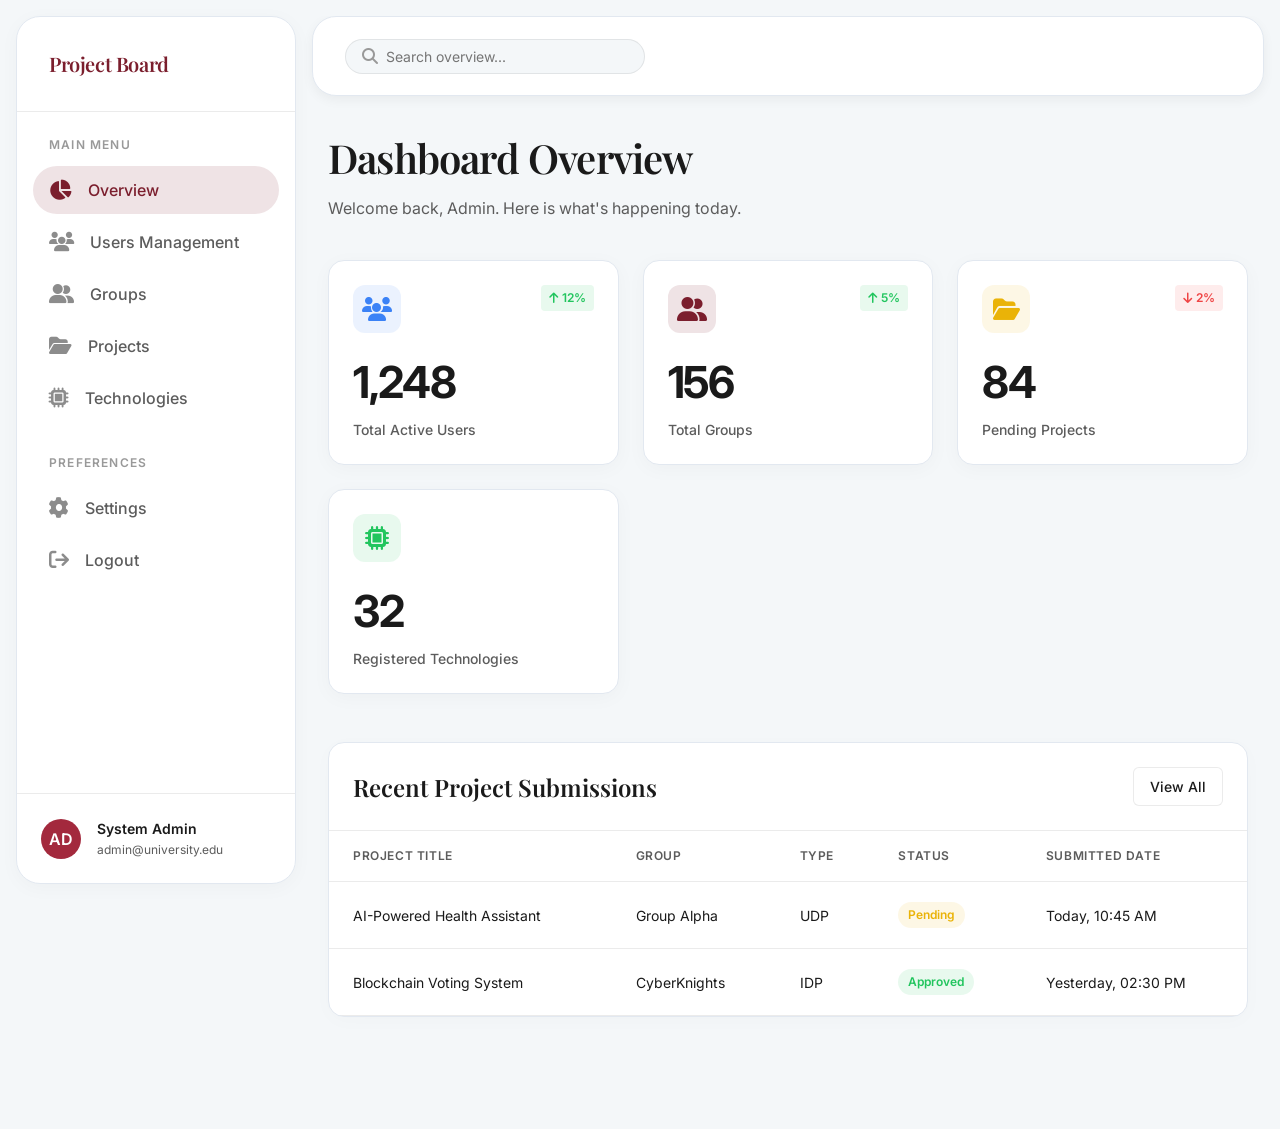
==== commit 1f7f4ba2: "solve all the errors" ====
--- a/Admin/index.html
+++ b/Admin/index.html
@@ -40,7 +40,7 @@
                 <a href="#settings" class="nav-link">
                     <i class="fa-solid fa-gear"></i> Settings
                 </a>
-                <a href="../index.html" class="nav-link">
+                <a href="../Logout.aspx" class="nav-link">
                     <i class="fa-solid fa-arrow-right-from-bracket"></i> Logout
                 </a>
             </div>
--- a/Admin/admin.css
+++ b/Admin/admin.css
@@ -59,6 +59,10 @@
     box-sizing: border-box;
 }
 
+.preload * {
+    transition: none !important;
+}
+
 body {
     font-family: var(--f-body);
     background-color: var(--c-bg-warm);
@@ -66,6 +70,18 @@
     line-height: 1.5;
     min-height: 100vh;
     overflow-x: hidden;
+}
+
+/* Mask to prevent scrolling content from peeking above the floating topbar */
+body::before {
+    content: '';
+    position: fixed;
+    top: 0;
+    left: 0;
+    width: 100%;
+    height: 1rem;
+    background-color: #f4f7f9;
+    z-index: 95; /* Above topbar(90) but below sidebar(100) and modals */
 }
 
 body.role-leader {
@@ -230,6 +246,7 @@
     justify-content: center;
     font-weight: 600;
     font-size: 1rem;
+    flex-shrink: 0;
 }
 
 .user-info h4 {
@@ -578,6 +595,62 @@
     color: var(--c-text);
     font-size: 0.875rem;
     vertical-align: middle;
+    word-break: break-word;
+    overflow-wrap: anywhere;
+}
+
+/* Text Preview / Truncation — shared across Admin, Faculty, and Student modules for any
+   long free-text DB field (descriptions, feedback, report text, notification messages,
+   appeal reasons, etc.) shown inside a list row or card. Clamps the text to a few lines
+   so a large pasted block can't stretch the row or misalign sibling columns, and offers
+   a "View more" toggle (see toggleTextPreview() in admin.js) to reveal the full text. */
+.text-preview {
+    max-width: 100%;
+}
+
+.text-preview-content {
+    display: -webkit-box;
+    -webkit-line-clamp: 3;
+    -webkit-box-orient: vertical;
+    overflow: hidden;
+    max-height: 4.5em;
+    line-height: 1.5em;
+    white-space: pre-wrap;
+    word-break: break-word;
+    overflow-wrap: anywhere;
+}
+
+.text-preview.expanded .text-preview-content {
+    -webkit-line-clamp: unset;
+    max-height: none;
+    overflow: visible;
+}
+
+.text-preview-toggle {
+    display: inline-block;
+    margin-top: 0.35rem;
+    font-size: 0.8rem;
+    font-weight: 600;
+    color: var(--c-primary);
+    background: none;
+    border: none;
+    padding: 0;
+    cursor: pointer;
+    text-decoration: underline;
+}
+
+.text-preview-toggle:hover {
+    opacity: 0.8;
+}
+
+/* Safety net for the detail-card / detail-grid layout used across the Admin, Faculty,
+   and Student "*_Details.aspx" and "TaskDetails.aspx" pages, so a long DB text value
+   (e.g. project functionality, reviewer remarks) wraps within its card instead of
+   overflowing or stretching a grid row out of alignment with its siblings. */
+.detail-card p,
+.detail-grid .detail-item span {
+    word-break: break-word;
+    overflow-wrap: anywhere;
 }
 
 tbody tr {
@@ -753,7 +826,8 @@
     display: flex;
 }
 
-.modal-overlay.active .modal-content {
+.modal-overlay.active .modal-content,
+.modal-overlay.active .modal-box {
     transform: translateY(0);
     opacity: 1;
 }
@@ -779,11 +853,7 @@
 select.form-select {
     height: 48px;
     max-width: 100%;
-    overflow: hidden;
-    text-overflow: ellipsis;
-    white-space: nowrap;
     cursor: pointer;
-    /* Optional: Ensure custom styling for select isn't overwritten weirdly */
 }
 
 select.form-control option,
@@ -1179,4 +1249,107 @@
     display: flex;
     align-items: center;
     gap: 1rem;
+}
+
+/* ==========================================================================
+   ADMIN DELETED RECORDS - Specific Styles
+   ========================================================================== */
+
+/* Entity Type Badges */
+.badge-user { background: var(--c-red-bg); color: var(--c-red); }
+.badge-group { background: var(--c-blue-bg); color: var(--c-blue); }
+.badge-project { background: var(--c-yellow-bg); color: var(--c-yellow); }
+.badge-task { background: var(--c-green-bg); color: var(--c-green); }
+.badge-tech { background: var(--c-accent-bg); color: var(--c-accent); }
+.badge-other { background: var(--c-surface); color: var(--c-text-muted); }
+
+/* Modal Box (used by Admin_DeletedRecords) */
+.modal-box {
+    background: var(--c-bg);
+    border-radius: 16px;
+    width: 100%;
+    max-width: 600px;
+    max-height: 80vh;
+    overflow-y: auto;
+    box-shadow: var(--shadow-lg);
+    transform: translateY(20px);
+    opacity: 0;
+    transition: var(--transition);
+}
+
+.modal-overlay.active .modal-box {
+    transform: translateY(0);
+    opacity: 1;
+}
+
+.modal-header {
+    display: flex;
+    align-items: center;
+    justify-content: space-between;
+}
+
+.modal-header h2 {
+    margin: 0;
+    font-size: 1.25rem;
+    font-weight: 600;
+}
+
+/* Detail Row Styles */
+.detail-row {
+    display: flex;
+    gap: 1rem;
+    padding: 0.75rem 0;
+    border-bottom: 1px solid var(--c-border);
+}
+
+.detail-label {
+    font-weight: 600;
+    font-size: 0.875rem;
+    color: var(--c-text-muted);
+    min-width: 120px;
+}
+
+.detail-val {
+    flex: 1;
+    color: var(--c-text);
+    font-size: 0.9rem;
+    word-break: break-word;
+}
+
+/* Responsive Table */
+.data-table {
+    width: 100%;
+    border-collapse: collapse;
+    font-size: 0.9rem;
+}
+
+.data-table th,
+.data-table td {
+    padding: 1rem;
+    text-align: left;
+    border-bottom: 1px solid var(--c-border);
+}
+
+.data-table th {
+    font-weight: 600;
+    color: var(--c-text-muted);
+    background: var(--c-bg-warm);
+    font-size: 0.75rem;
+    text-transform: uppercase;
+    letter-spacing: 0.05em;
+}
+
+.data-table tbody tr:hover {
+    background: var(--c-bg-warm);
+}
+
+/* Badge in table */
+.data-table .badge {
+    display: inline-flex;
+    align-items: center;
+    gap: 0.35rem;
+    padding: 0.35rem 0.7rem;
+    border-radius: 20px;
+    font-size: 0.75rem;
+    font-weight: 600;
 }
